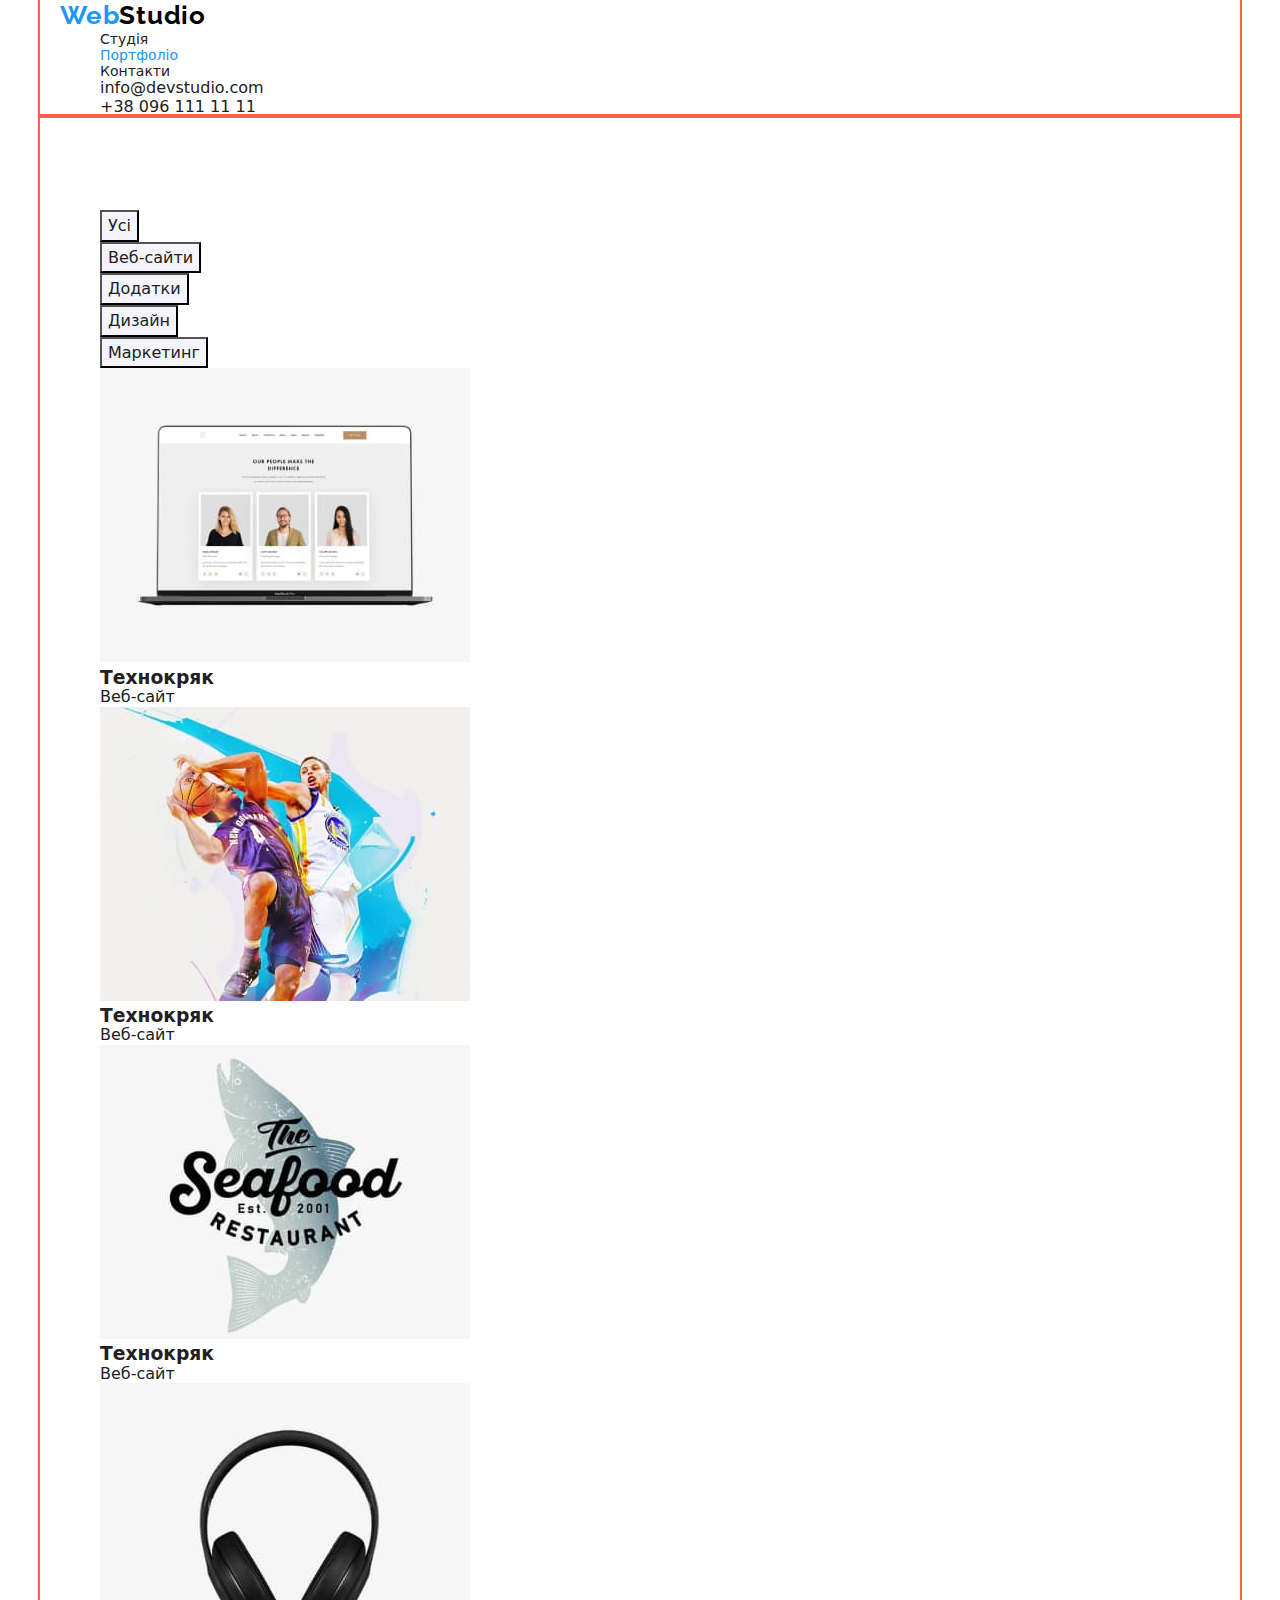
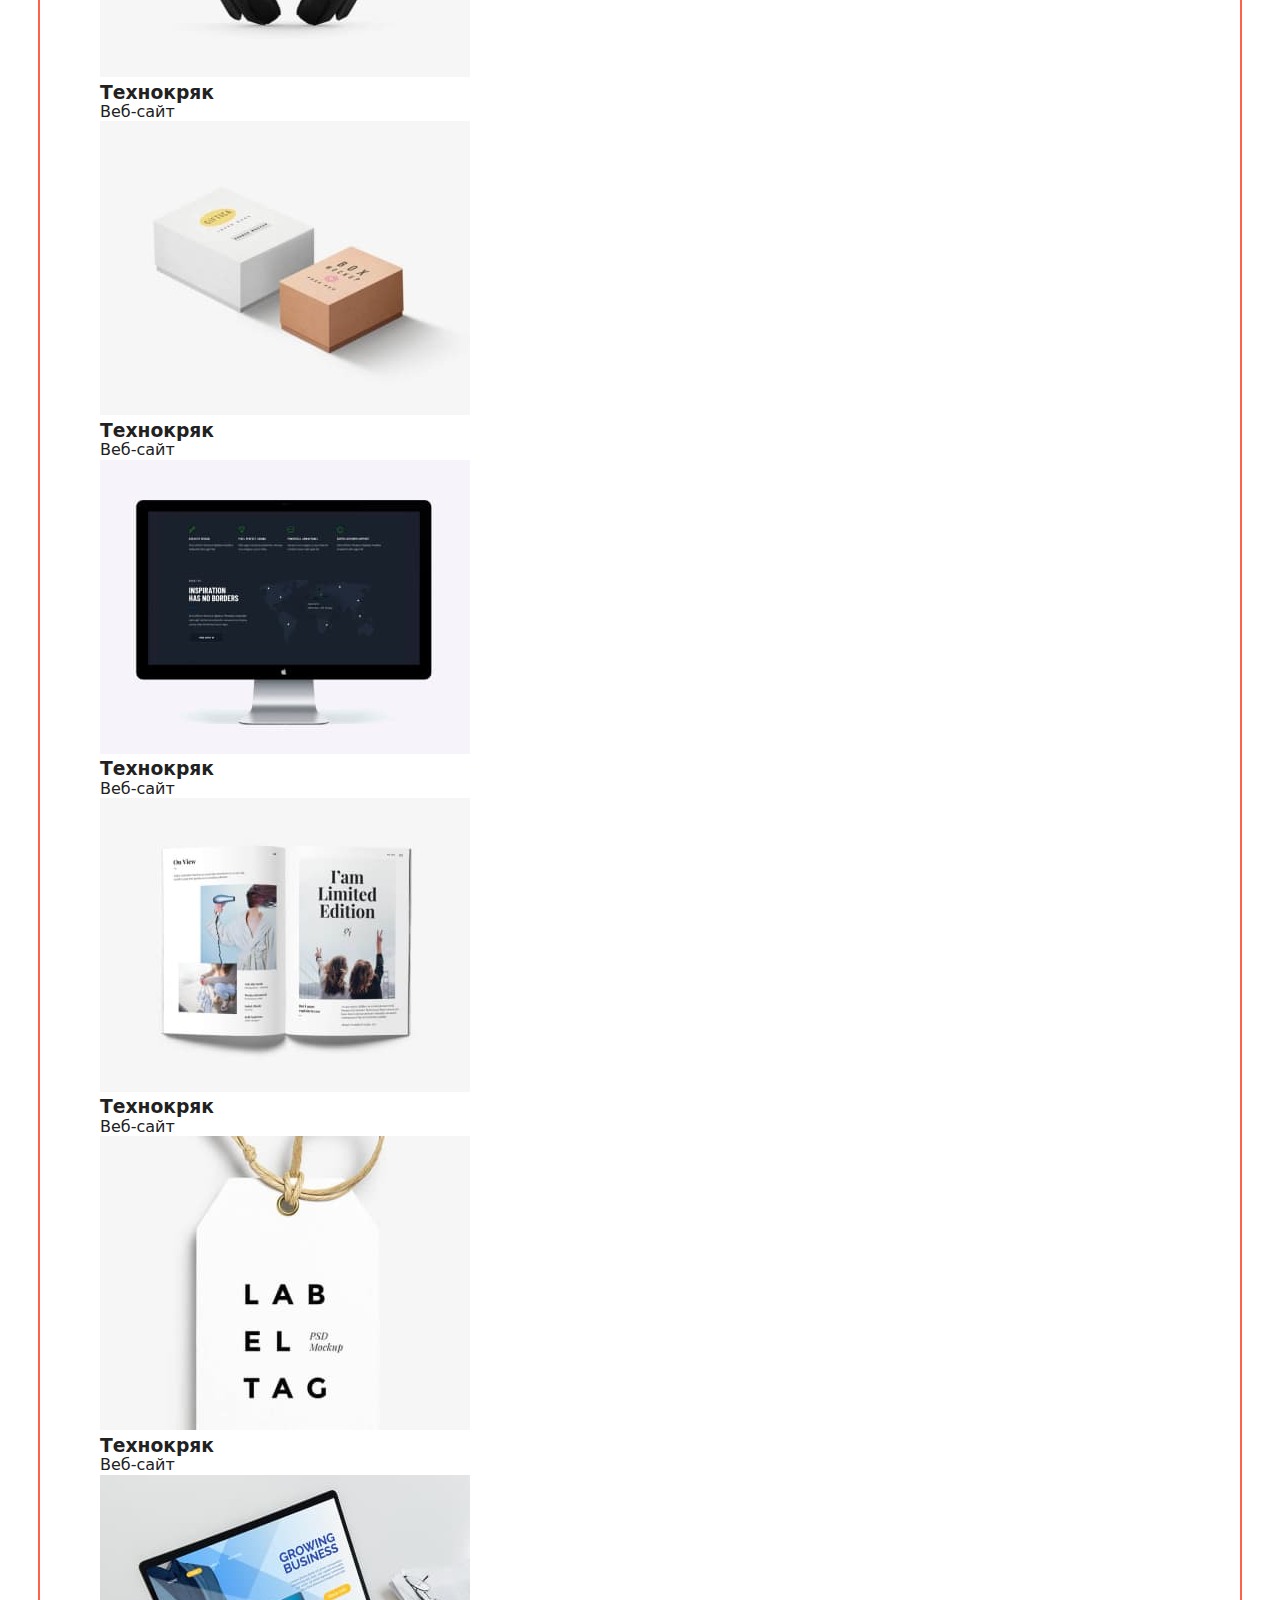
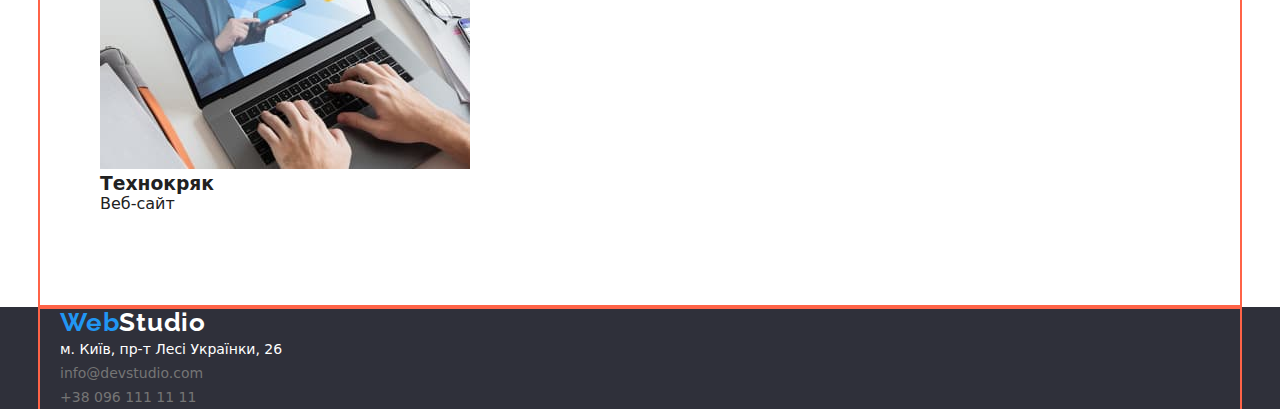
==== portfolio.html @ 51e7ba98 "containes-footer-padding" ====
<!DOCTYPE html>
<html lang="en">
  <head>
    <meta charset="UTF-8" />
    <meta http-equiv="X-UA-Compatible" content="IE=edge" />
    <meta name="viewport" content="width=device-width, initial-scale=1.0" />
    <title>Document</title>
    <link rel="stylesheet" href="./css/styles.css" />
    <link rel="preconnect" href="https://fonts.googleapis.com" />
    <link rel="preconnect" href="https://fonts.gstatic.com" crossorigin />
    <link
      rel="stylesheet"
      href="https://cdnjs.cloudflare.com/ajax/libs/modern-normalize/1.1.0/modern-normalize.min.css"
    />
    <link
      href="https://fonts.googleapis.com/css2?family=Raleway:wght@700&family=Roboto:wght@400;500;700;900&display=swap"
      rel="stylesheet"
    />
  </head>
  <body>
    <header>
      <div class="container">
        <nav>
          <!-- Logo WebStudio -->
          <a class="logo" href="./index.html"><span class="web">Web</span>Studio</a>
          <ul class="site-nav list">
            <li><a href="./index.html" class="link">Студія</a></li>
            <li><a href="./portfolio.html" class="link current">Портфоліо</a></li>
            <li><a href="" class="link">Контакти</a></li>
          </ul>
        </nav>
        <ul class="site-contact list">
          <li><a href="mailto:info@devstudio.com" class="link">info@devstudio.com</a></li>
          <li><a href="tel:+380961111111" class="link">+38 096 111 11 11</a></li>
        </ul>

      </div>
    </header>
    <main>
      <div class="container">
        <h1 class="visually-hidden">Portfolio Section</h1>
      <section class="section">
        <ul class="btn-portfolio-list list">
          <li><button type="button" class="btn-portfolio">Усі</button></li>
          <li><button type="button" class="btn-portfolio">Веб-сайти</button></li>
          <li><button type="button" class="btn-portfolio">Додатки</button></li>
          <li><button type="button" class="btn-portfolio">Дизайн</button></li>
          <li><button type="button" class="btn-portfolio">Маркетинг</button></li>
        </ul>
        <ul class="projects list">
          <li>
            <img src="./images/portfolio/img.jpg" alt="portfolio-photo-1" width="370" />
            <h3>Технокряк</h3>
            <p>Веб-сайт</p>
          </li>
          <li>
            <img src="./images/portfolio/img-1.jpg" alt="portfolio-photo-1" width="370" />
            <h3>Технокряк</h3>
            <p>Веб-сайт</p>
          </li>
          <li>
            <img src="./images/portfolio/img-2.jpg" alt="portfolio-photo-1" width="370" />
            <h3>Технокряк</h3>
            <p>Веб-сайт</p>
          </li>
          <li>
            <img src="./images/portfolio/img-3.jpg" alt="portfolio-photo-1" width="370" />
            <h3>Технокряк</h3>
            <p>Веб-сайт</p>
          </li>
          <li>
            <img src="./images/portfolio/img-4.jpg" alt="portfolio-photo-1" width="370" />
            <h3>Технокряк</h3>
            <p>Веб-сайт</p>
          </li>
          <li>
            <img src="./images/portfolio/img-5.jpg" alt="portfolio-photo-1" width="370" />
            <h3>Технокряк</h3>
            <p>Веб-сайт</p>
          </li>
          <li>
            <img src="./images/portfolio/img-6.jpg" alt="portfolio-photo-1" width="370" />
            <h3>Технокряк</h3>
            <p>Веб-сайт</p>
          </li>
          <li>
            <img src="./images/portfolio/img-7.jpg" alt="portfolio-photo-1" width="370" />
            <h3>Технокряк</h3>
            <p>Веб-сайт</p>
          </li>
          <li>
            <img src="./images/portfolio/img-8.jpg" alt="portfolio-photo-1" width="370" />
            <h3>Технокряк</h3>
            <p>Веб-сайт</p>
          </li>
        </ul>
      </section>

      </div>
    </main>
  
      <footer class="footer">
        <div class="container">
          <a class="logo-footer" href="./index.html"><span class="web">Web</span>Studio</a>
        <address>
          <ul class="footer-contact-list list">
            <li>
              <a
                href="https://goo.gl/maps/wnvqUWQiThSLJ8tp9"
                class="footer-contact-map"
                target="_blank"
                rel="noreferrer noopener nofollow"
                >м. Київ, пр-т Лесі Українки, 26</a
              >
            </li>
            <li>
              <a href="mailto:info@devstudio.com" class="footer-contact-mailtel"
                >info@devstudio.com</a
              >
            </li>
            <li><a href="tel:+380961111111" class="footer-contact-mailtel">+38 096 111 11 11</a></li>
          </ul>
        </address>
        </div>
        
      </footer>

    </div>
  </body>
</html>
---- css/styles.css ----
:root {
  --primary-text-color: #212121;
  --secondary-text-color: #757575;
  --primari-background-color: #ffffff;
  --accent-color: #2196f3;
}

body {
  color: var(--primary-text-color);
  background-color: var(--primari-background-color);
  font-family: 'Roboto', sans-serif;
}
h1,
h2,
h3,
p,
ul {
  margin-top: 0;
  margin-bottom: 0;
}

.site-nav .link.current {
  color: var(--accent-color);
}

.logo {
  font-family: 'Raleway';
  font-weight: 700;
  font-size: 26px;
  line-height: 1.2;
  color: #000000;
  letter-spacing: 0.03em;

  text-decoration: none;
}
.logo-footer {
  font-family: 'Raleway';
  font-weight: 700;
  font-size: 26px;
  line-height: 1.2;
  color: #ffffff;
  letter-spacing: 0.03em;
  text-decoration: none;

}
.list {
  list-style: none;
}

.web {
  color: var(--accent-color);

}
.section{
  padding-top: 94px;
  padding-bottom: 94px;
}
.container{
  width: 1200px;
  outline: 2px solid tomato;
  margin-left: auto;
  margin-right: auto;
  padding-left: 20px;
  padding-right: 20px;

}
.section.no-padding{
  padding-top: 0;  

}

.site-nav {
  font-weight: 500;
  font-size: 14px;
  line-height: 1.15;
  color: var(--primary-text-color);
}

.link {
  color: var(--primary-text-color);
  text-decoration: none;
}
.site-contact {
  text-decoration: none;
}
.site-nav .link:hover,
.site-nav .link:focus {
  color: var(--accent-color);
}
.site-contact .link:hover,
.site-contact .link:focus {
  color: var(--accent-color);
}
.section-hero {
  background-color: #2f303a;
}
.section-hero-title {
  font-style: normal;
  font-weight: 900;
  font-size: 44px;
  line-height: 1.36;
  text-align: center;
  letter-spacing: 0.06em;
  text-transform: uppercase;
  color: var(--primari-background-color);
}

.btn {
  font-family: 'Roboto';
  font-weight: 700;
  font-size: 16px;
  line-height: 1.9;
  align-items: center;
  text-align: center;
  letter-spacing: 0.06em;
  color: #ffffff;
  background-color: var(--accent-color);
  cursor: pointer;
}

.btn-portfolio {
  font-weight: 500;
  font-size: 16px;
  line-height: 1.6;
  color: #212121;
  background-color: #f5f4fa;
  cursor: pointer;
}

.btn-portfolio:hover,
.btn-portfolio:focus {
  color: #ffffff;
  background-color: var(--accent-color);
}
.visually-hidden {
  position: absolute;
  clip: rect(0 0 0 0);
  width: 1px;
  height: 1px;
  margin: -1px;
}

.quality {
  font-style: normal;
  font-weight: 700;
  font-size: 14px;
  line-height: 1.14;
  text-transform: uppercase;
  color: var(--primary-text-color);
}
.quality-discription {
  font-size: 14px;
  line-height: 1.7;
  color: var(--secondary-text-color);
}
.work-heading,
.team-heading {
  font-weight: 700;
  font-size: 36px;
  line-height: 1.17;
  color: var(--primary-text-color);
}
/* секція команда */
.section-team{
  background-color:#F5F4FA;
}

.face {
  font-size: 16px;
  line-height: 1.2;
  color: var(--primary-text-color);
}
.face-position {
  font-size: 16px;
  line-height: 1.2;
  color: var(--secondary-text-color);
}

.footer {
  background-color: #2f303a;
  
}
/* зкидання left padding для ul у футері */
.footer-contact-list.list{
padding-left: 0px;
}

.footer-contact-map {
  /* перекриває adress */
  font-style: normal;
  font-size: 14px;
  line-height: 1.7;
  text-decoration: none;
  color: #ffffff;
}
.footer-contact-mailtel {
  font-style: normal;
  font-size: 14px;
  line-height: 1.7;
  text-decoration: none;
  color: var(--secondary-text-color);
}
.footer-contact-map:hover,
.footer-contact-mailtel:hover,
.footer-contact-map:focus,
.footer-contact-mailtel:focus {
  color: var(--accent-color);
}
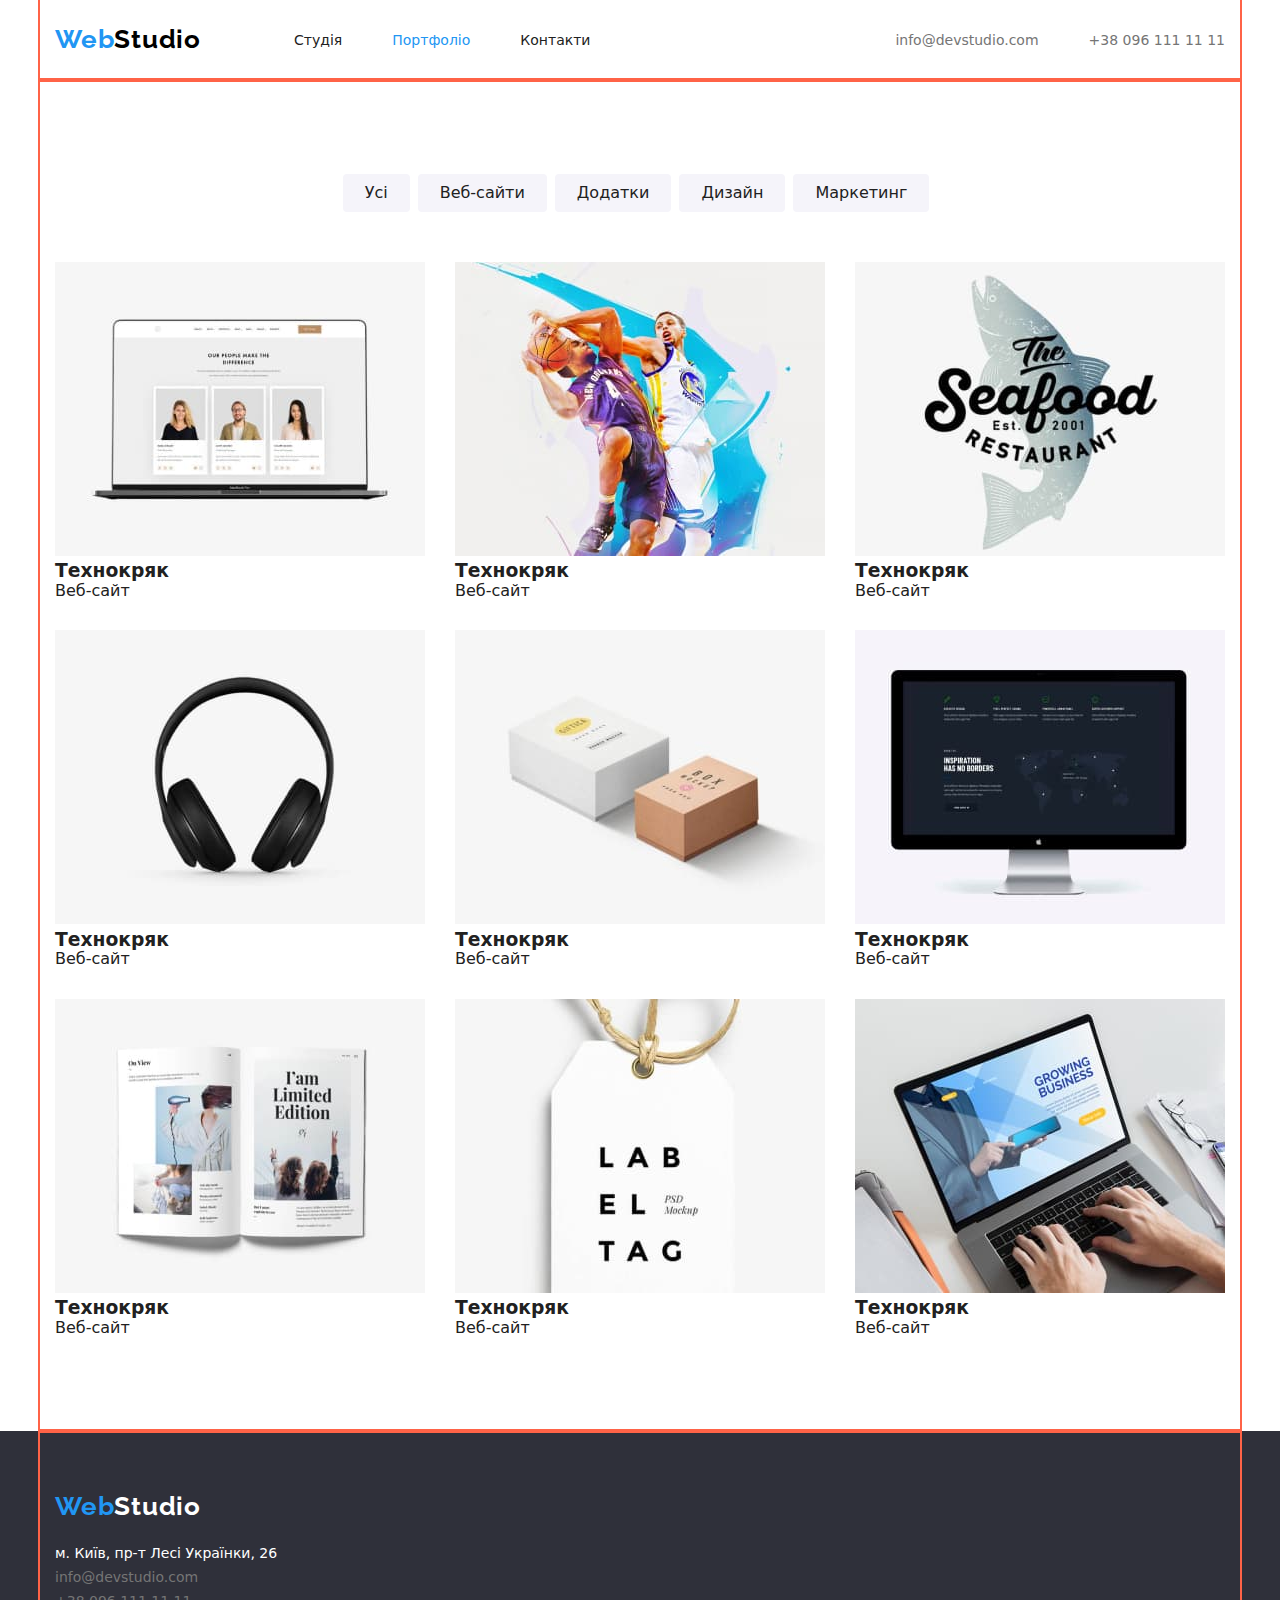
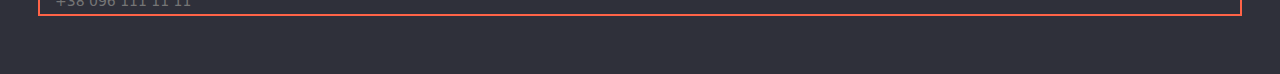
==== commit 2e7f568b: "portfolio-df" ====
--- a/portfolio.html
+++ b/portfolio.html
@@ -2,7 +2,7 @@
 <html lang="en">
   <head>
     <meta charset="UTF-8" />
-    <meta http-equiv="X-UA-Compatible" content="IE=edge" />
+    <meta http-equiv="X-UA-Compati le" content="IE=edge" />
     <meta name="viewport" content="width=device-width, initial-scale=1.0" />
     <title>Document</title>
     <link rel="stylesheet" href="./css/styles.css" />
@@ -48,47 +48,47 @@
           <li><button type="button" class="btn-portfolio">Маркетинг</button></li>
         </ul>
         <ul class="projects list">
-          <li>
+          <li class="list" >
             <img src="./images/portfolio/img.jpg" alt="portfolio-photo-1" width="370" />
             <h3>Технокряк</h3>
             <p>Веб-сайт</p>
           </li>
-          <li>
+          <li class="list">
             <img src="./images/portfolio/img-1.jpg" alt="portfolio-photo-1" width="370" />
             <h3>Технокряк</h3>
             <p>Веб-сайт</p>
           </li>
-          <li>
+          <li class="list">
             <img src="./images/portfolio/img-2.jpg" alt="portfolio-photo-1" width="370" />
             <h3>Технокряк</h3>
             <p>Веб-сайт</p>
           </li>
-          <li>
+          <li class="list">
             <img src="./images/portfolio/img-3.jpg" alt="portfolio-photo-1" width="370" />
             <h3>Технокряк</h3>
             <p>Веб-сайт</p>
           </li>
-          <li>
+          <li class="list">
             <img src="./images/portfolio/img-4.jpg" alt="portfolio-photo-1" width="370" />
             <h3>Технокряк</h3>
             <p>Веб-сайт</p>
           </li>
-          <li>
+          <li class="list">
             <img src="./images/portfolio/img-5.jpg" alt="portfolio-photo-1" width="370" />
             <h3>Технокряк</h3>
             <p>Веб-сайт</p>
           </li>
-          <li>
+          <li class="list">
             <img src="./images/portfolio/img-6.jpg" alt="portfolio-photo-1" width="370" />
             <h3>Технокряк</h3>
             <p>Веб-сайт</p>
           </li>
-          <li>
+          <li class="list">
             <img src="./images/portfolio/img-7.jpg" alt="portfolio-photo-1" width="370" />
             <h3>Технокряк</h3>
             <p>Веб-сайт</p>
           </li>
-          <li>
+          <li class="list">
             <img src="./images/portfolio/img-8.jpg" alt="portfolio-photo-1" width="370" />
             <h3>Технокряк</h3>
             <p>Веб-сайт</p>
--- a/css/styles.css
+++ b/css/styles.css
@@ -17,6 +17,7 @@
 ul {
   margin-top: 0;
   margin-bottom: 0;
+  padding-inline-start: 0;
 }
 
 .site-nav .link.current {
@@ -32,6 +33,9 @@
   letter-spacing: 0.03em;
 
   text-decoration: none;
+  padding-top: 24px;
+  
+
 }
 .logo-footer {
   font-family: 'Raleway';
@@ -41,7 +45,9 @@
   color: #ffffff;
   letter-spacing: 0.03em;
   text-decoration: none;
-
+  display: inline-block;
+  padding-top: 60px;
+  padding-bottom: 20px;onta
 }
 .list {
   list-style: none;
@@ -49,24 +55,22 @@
 
 .web {
   color: var(--accent-color);
-
-}
-.section{
+  
+}
+.section {
   padding-top: 94px;
   padding-bottom: 94px;
 }
-.container{
+.container {
   width: 1200px;
   outline: 2px solid tomato;
   margin-left: auto;
   margin-right: auto;
-  padding-left: 20px;
-  padding-right: 20px;
-
-}
-.section.no-padding{
-  padding-top: 0;  
-
+  padding-left: 15px;
+  padding-right: 15px;
+}
+.section.no-padding {
+  padding-top: 0;
 }
 
 .site-nav {
@@ -74,14 +78,51 @@
   font-size: 14px;
   line-height: 1.15;
   color: var(--primary-text-color);
-}
+  display: flex;
+  padding-top: 32px;
+  padding-bottom: 32px;
+  margin-left: 93px;
+
+}
+
+
+
+.site-nav .link{
+  margin-right: 50px;
+}
+
 
 .link {
   color: var(--primary-text-color);
   text-decoration: none;
 }
+
+header .container{
+  display:flex;
+  align-items: center;
+  
+
+}
+header nav{
+  display:flex;
+}
+
 .site-contact {
-  text-decoration: none;
+  font-weight: 500;
+  font-size: 14px;
+  line-height: 1.15;
+  
+  text-decoration: none;
+  display: flex;
+  padding-top: 32px;
+  padding-bottom: 32px;
+  margin-left: auto;
+
+}
+.site-contact .link{
+  margin-left: 50px;
+  color: var(--secondary-text-color);
+
 }
 .site-nav .link:hover,
 .site-nav .link:focus {
@@ -93,16 +134,17 @@
 }
 .section-hero {
   background-color: #2f303a;
+  padding-bottom: 200px;
 }
 .section-hero-title {
-  font-style: normal;
-  font-weight: 900;
   font-size: 44px;
   line-height: 1.36;
   text-align: center;
   letter-spacing: 0.06em;
   text-transform: uppercase;
   color: var(--primari-background-color);
+  padding-top: 106px;
+  padding-bottom: 30px;
 }
 
 .btn {
@@ -110,12 +152,25 @@
   font-weight: 700;
   font-size: 16px;
   line-height: 1.9;
+  width: 216px;
+  height: 50px;
+  box-shadow: 0px 4px 4px rgba(0, 0, 0, 0.15);
   align-items: center;
   text-align: center;
   letter-spacing: 0.06em;
   color: #ffffff;
   background-color: var(--accent-color);
   cursor: pointer;
+  border-radius: 4px;
+  margin: 0 auto;
+  display: block;
+}
+.btn-portfolio-list {
+  display: flex;
+  margin-bottom: 50px;
+
+
+justify-content: center;
 }
 
 .btn-portfolio {
@@ -123,9 +178,31 @@
   font-size: 16px;
   line-height: 1.6;
   color: #212121;
+  height: 25px;
   background-color: #f5f4fa;
   cursor: pointer;
-}
+  border-radius: 4px;
+  border: 0;
+}
+.btn-portfolio-list .btn-portfolio{
+  margin-right: 8px;
+  height:38px;
+  padding-right: 22px;
+  padding-left: 22px;
+}
+
+/* портфоліо */
+  .projects{
+    display: flex;
+    flex-wrap: wrap;
+    margin: -15px;
+  }
+.projects .list{
+  margin: 15px;
+}
+
+
+
 
 .btn-portfolio:hover,
 .btn-portfolio:focus {
@@ -139,7 +216,7 @@
   height: 1px;
   margin: -1px;
 }
-
+  /* якості */
 .quality {
   font-style: normal;
   font-weight: 700;
@@ -147,42 +224,92 @@
   line-height: 1.14;
   text-transform: uppercase;
   color: var(--primary-text-color);
+  margin-bottom: 10px;
+
+}
+
+.qualitys .item{
+width: 270px;
+margin-right: 30px;
+}
+.qualitys .item:nth-child(4n){
+  margin-right: 0;
+}
+.qualitys{
+  display: flex;
+  justify-content: space-between;
 }
 .quality-discription {
   font-size: 14px;
   line-height: 1.7;
   color: var(--secondary-text-color);
 }
+  /* }чи ми займаємось */
+
+.work-list{
+  display: flex;
+ }
+.work-list .photo{
+  margin-right: 30px;
+}
+.work-list .photo:nth-child(3){
+  margin-right: 0;
+}
+  /* наша команда */
+  .team-list{
+display: flex;
+margin: auto;
+
+  }
+  .team-list .item{
+    margin-right: 30px;
+    box-shadow: 0px 1px 3px rgba(0, 0, 0, 0.12), 0px 1px 1px rgba(0, 0, 0, 0.14), 0px 2px 1px rgba(0, 0, 0, 0.2);
+  }
+  .team-list .item:nth-child(4n){
+    margin-right: 0;
+  }
+
+
+
 .work-heading,
 .team-heading {
   font-weight: 700;
   font-size: 36px;
   line-height: 1.17;
   color: var(--primary-text-color);
+  text-align: center;
+  margin-bottom: 50px;
 }
 /* секція команда */
-.section-team{
-  background-color:#F5F4FA;
+.section-team {
+  background-color: #f5f4fa;
 }
 
 .face {
   font-size: 16px;
   line-height: 1.2;
   color: var(--primary-text-color);
+  text-align: center;
+  padding-top:30px;
+  margin-bottom: 10px;
+ 
+
 }
 .face-position {
   font-size: 16px;
   line-height: 1.2;
   color: var(--secondary-text-color);
+  text-align: center;
+  margin-bottom: 30px;
 }
 
 .footer {
   background-color: #2f303a;
-  
+  padding-bottom: 60px;
 }
 /* зкидання left padding для ul у футері */
-.footer-contact-list.list{
-padding-left: 0px;
+.footer-contact-list.list {
+  padding-left: 0px;
 }
 
 .footer-contact-map {
@@ -192,6 +319,7 @@
   line-height: 1.7;
   text-decoration: none;
   color: #ffffff;
+  padding-bottom: 9px;
 }
 .footer-contact-mailtel {
   font-style: normal;
@@ -199,6 +327,10 @@
   line-height: 1.7;
   text-decoration: none;
   color: var(--secondary-text-color);
+  padding-bottom: 9px;
+}
+.footer-contact-mailtel.nopadding {
+  padding-bottom: 0px;
 }
 .footer-contact-map:hover,
 .footer-contact-mailtel:hover,
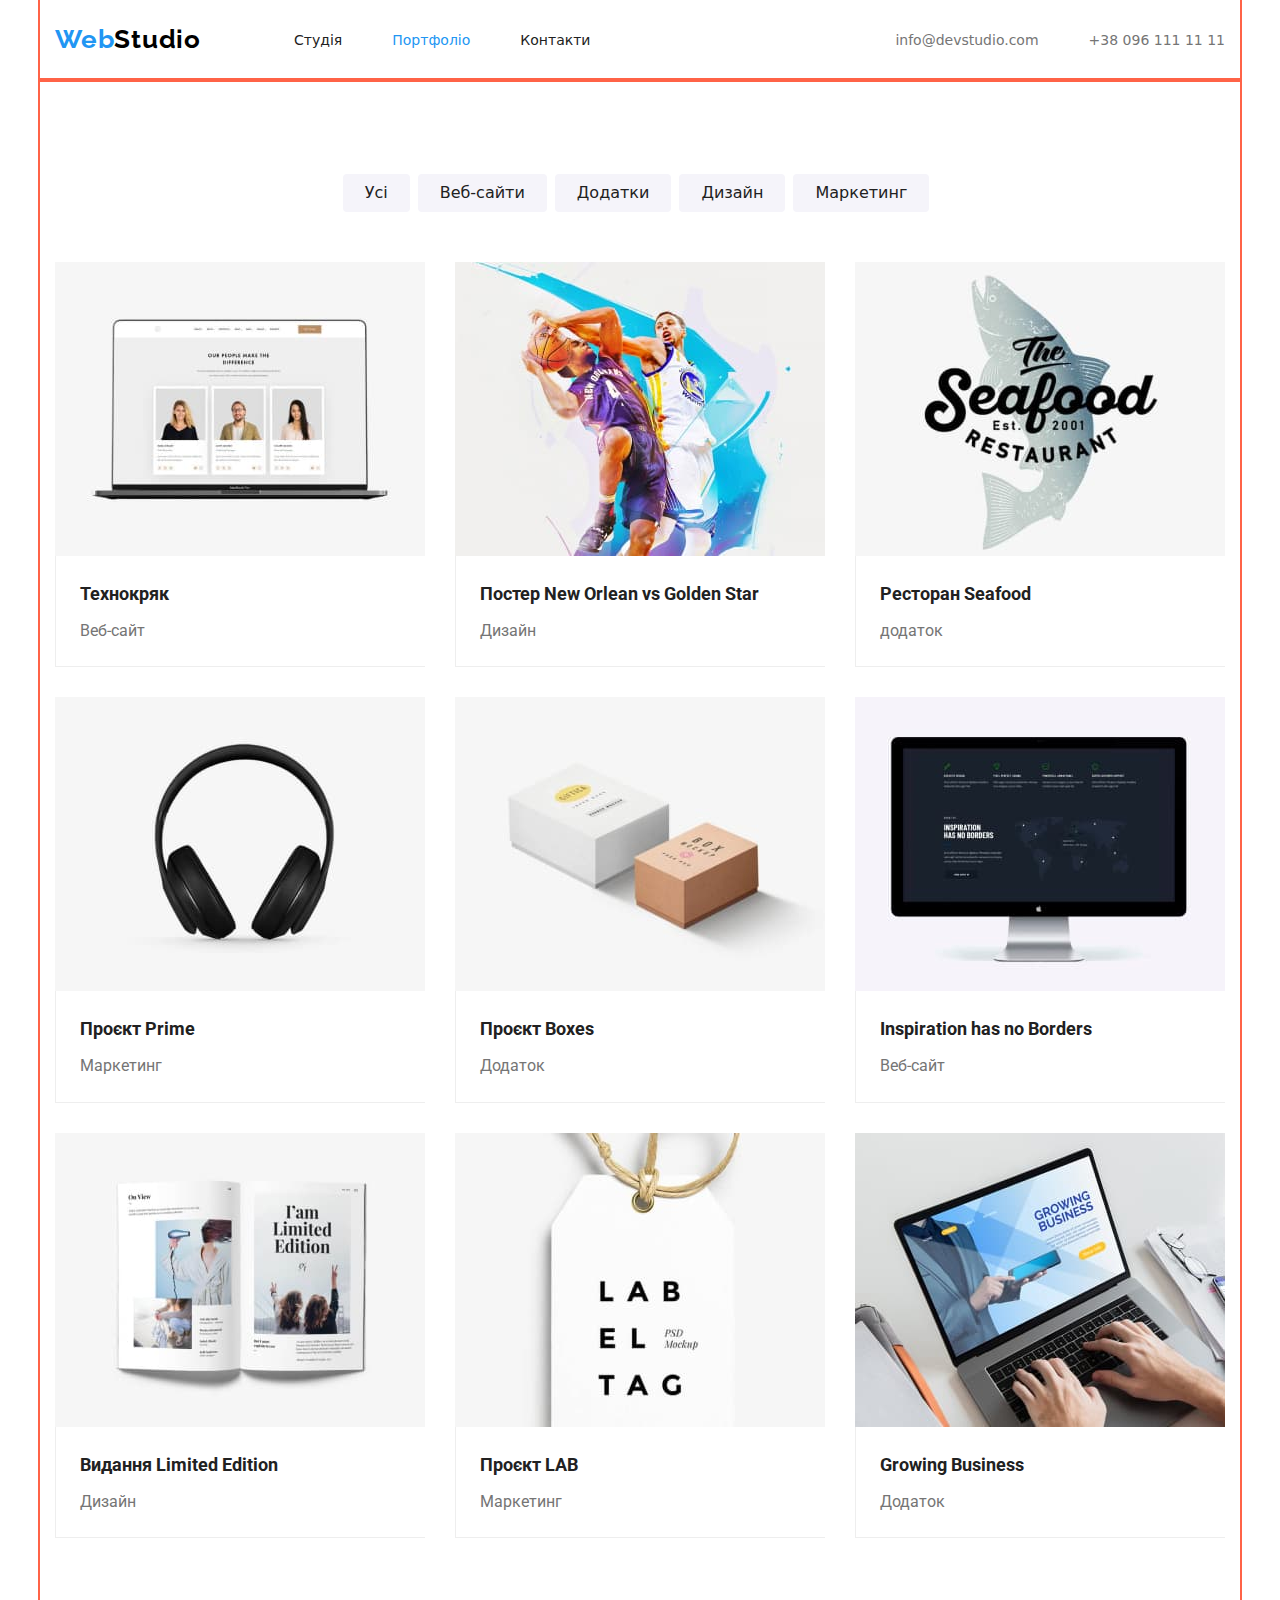
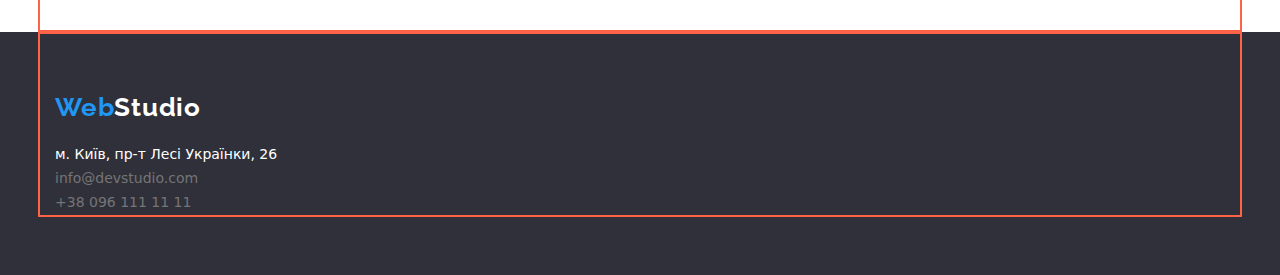
==== commit c525f810: "portfolio-ended" ====
--- a/portfolio.html
+++ b/portfolio.html
@@ -48,50 +48,68 @@
           <li><button type="button" class="btn-portfolio">Маркетинг</button></li>
         </ul>
         <ul class="projects list">
-          <li class="list" >
+          <li class="item" >
             <img src="./images/portfolio/img.jpg" alt="portfolio-photo-1" width="370" />
-            <h3>Технокряк</h3>
-            <p>Веб-сайт</p>
+            <div class="item-description">
+              <h3 class="item-name">Технокряк</h3>
+            <p class="item-typename">Веб-сайт</p>
+            </div>
           </li>
-          <li class="list">
+          <li class="item">
             <img src="./images/portfolio/img-1.jpg" alt="portfolio-photo-1" width="370" />
-            <h3>Технокряк</h3>
-            <p>Веб-сайт</p>
+            <div class="item-description">
+              <h3 class="item-name">Постер New Orlean vs Golden Star</h3>
+            <p class="item-typename">Дизайн</p>
+            </div>
           </li>
-          <li class="list">
+          <li class="item">
             <img src="./images/portfolio/img-2.jpg" alt="portfolio-photo-1" width="370" />
-            <h3>Технокряк</h3>
-            <p>Веб-сайт</p>
+            <div class="item-description">
+              <h3 class="item-name">Ресторан Seafood  </h3>
+            <p class="item-typename">додаток</p>
+            </div>
           </li>
-          <li class="list">
+          <li class="item">
             <img src="./images/portfolio/img-3.jpg" alt="portfolio-photo-1" width="370" />
-            <h3>Технокряк</h3>
-            <p>Веб-сайт</p>
+            <div class="item-description">
+              <h3 class="item-name">Проєкт Prime</h3>
+            <p class="item-typename">Маркетинг</p>
+            </div>
           </li>
-          <li class="list">
+          <li class="item">
             <img src="./images/portfolio/img-4.jpg" alt="portfolio-photo-1" width="370" />
-            <h3>Технокряк</h3>
-            <p>Веб-сайт</p>
+            <div class="item-description">
+              <h3 class="item-name">Проєкт Boxes</h3>
+            <p class="item-typename">Додаток</p>
+            </div>
           </li>
-          <li class="list">
+          <li class="item">
             <img src="./images/portfolio/img-5.jpg" alt="portfolio-photo-1" width="370" />
-            <h3>Технокряк</h3>
-            <p>Веб-сайт</p>
+            <div class="item-description">
+              <h3 class="item-name">Inspiration has no Borders</h3>
+            <p class="item-typename">Веб-сайт</p>
+            </div>
           </li>
-          <li class="list">
+          <li class="item">
             <img src="./images/portfolio/img-6.jpg" alt="portfolio-photo-1" width="370" />
-            <h3>Технокряк</h3>
-            <p>Веб-сайт</p>
+            <div class="item-description">
+              <h3 class="item-name">Видання Limited Edition</h3>
+            <p class="item-typename">Дизайн</p>
+            </div>
           </li>
-          <li class="list">
+          <li class="item">
             <img src="./images/portfolio/img-7.jpg" alt="portfolio-photo-1" width="370" />
-            <h3>Технокряк</h3>
-            <p>Веб-сайт</p>
+            <div class="item-description">
+              <h3 class="item-name">Проєкт LAB</h3>
+            <p class="item-typename">Маркетинг</p>
+            </div>
           </li>
-          <li class="list">
+          <li class="item">
             <img src="./images/portfolio/img-8.jpg" alt="portfolio-photo-1" width="370" />
-            <h3>Технокряк</h3>
-            <p>Веб-сайт</p>
+            <div class="item-description">
+              <h3 class="item-name">Growing Business</h3>
+            <p class="item-typename">Додаток</p>
+            </div>
           </li>
         </ul>
       </section>
--- a/css/styles.css
+++ b/css/styles.css
@@ -19,6 +19,11 @@
   margin-bottom: 0;
   padding-inline-start: 0;
 }
+
+img{
+display: block;
+min-width: 100%;
+  }
 
 .site-nav .link.current {
   color: var(--accent-color);
@@ -197,8 +202,38 @@
     flex-wrap: wrap;
     margin: -15px;
   }
-.projects .list{
+.projects .item{
   margin: 15px;
+
+  
+}
+.item-description{
+  
+  border-bottom: 1px solid #EEEEEE;
+  border-right: #EEEEEE;
+  border-left: 1px solid #EEEEEE;
+  padding-left: 24px;
+  padding-right: 24px;
+}
+.item-name{
+  font-family: 'Roboto';
+
+font-weight: 700;
+font-size: 18px;
+line-height: 2;
+
+  
+padding-top: 20px;
+  margin-bottom: 4px;
+}
+.item-typename{
+  margin-bottom: 20px;
+  color: var(--secondary-text-color);
+  font-family: 'Roboto';
+font-style: normal;
+font-weight: 400;
+font-size: 16px;
+line-height: 1.9
 }
 
 
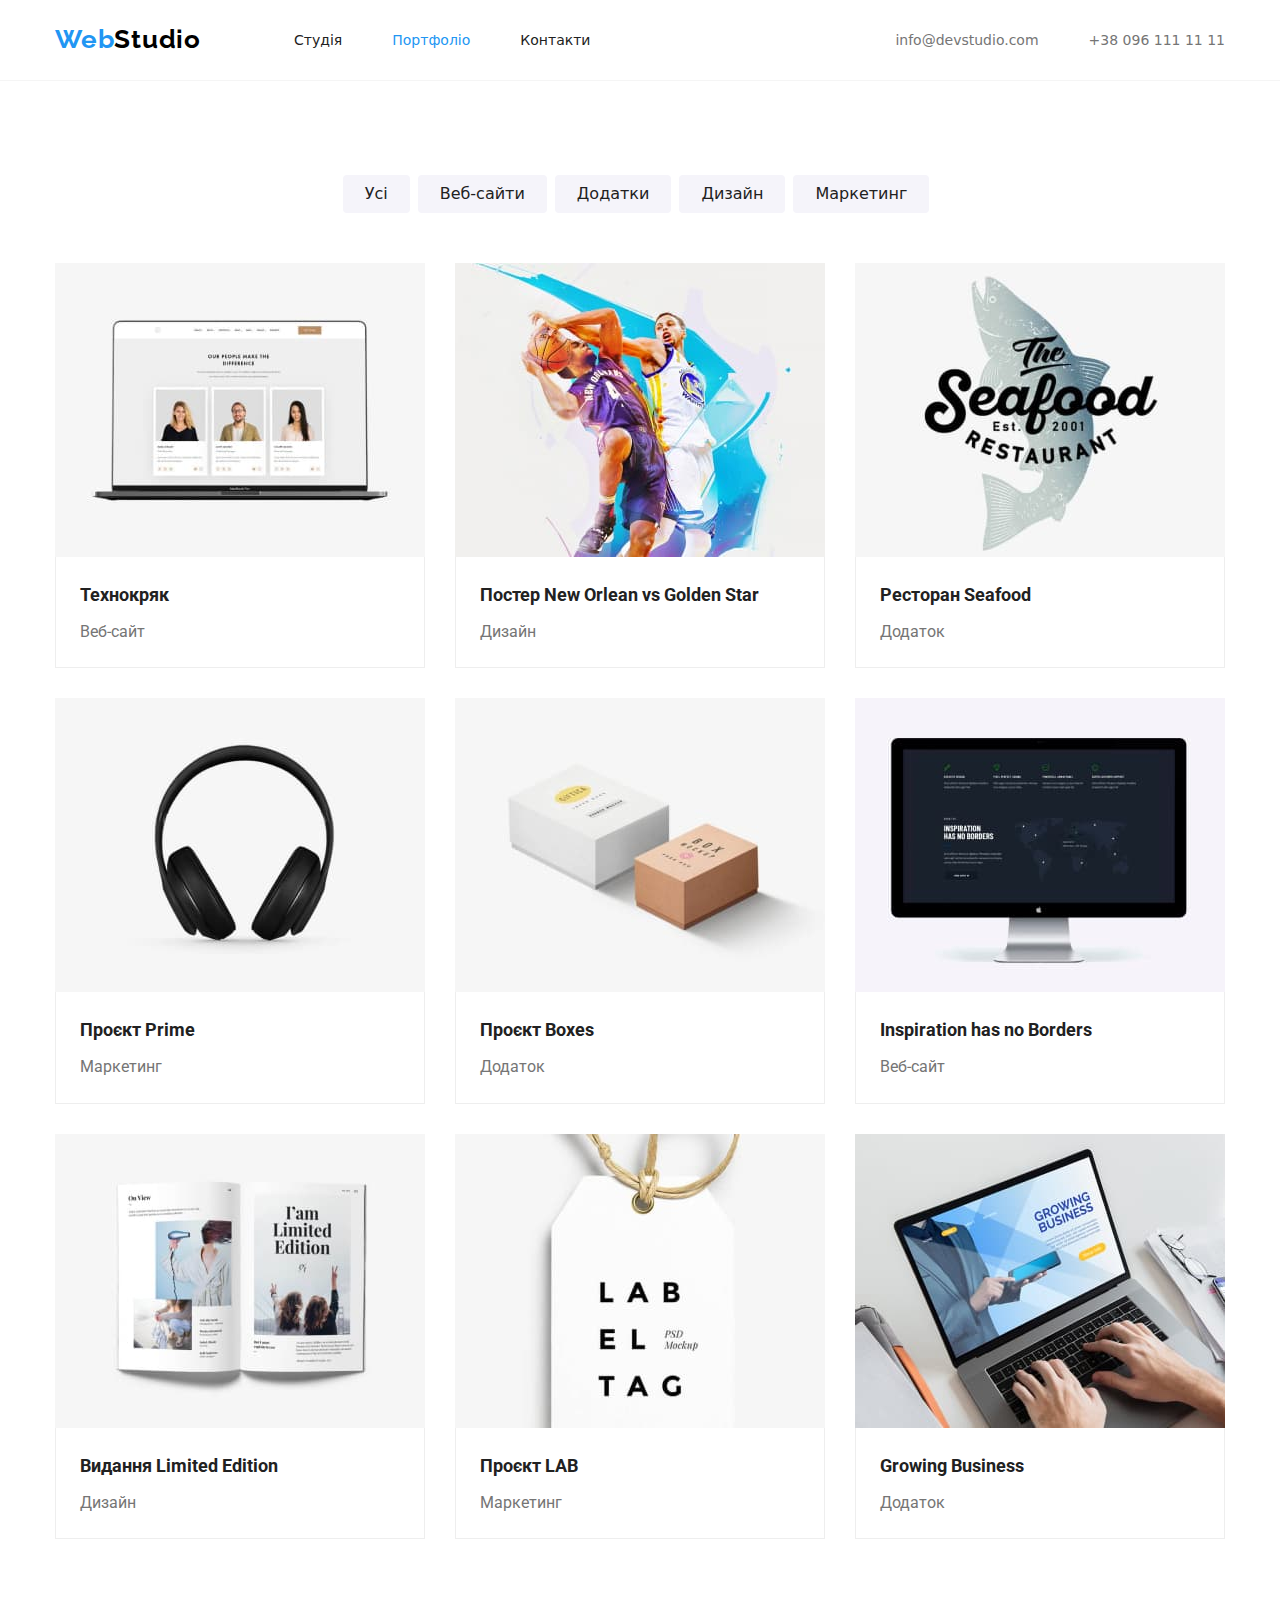
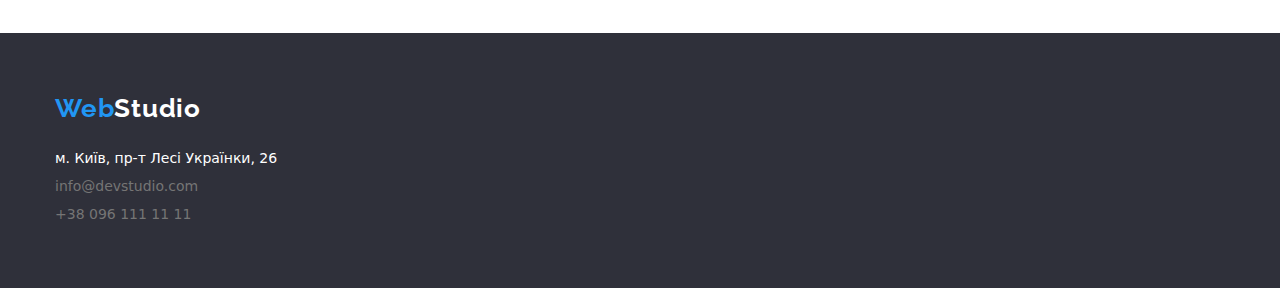
==== commit deeef654: "Update portfolio.html" ====
--- a/portfolio.html
+++ b/portfolio.html
@@ -66,7 +66,7 @@
             <img src="./images/portfolio/img-2.jpg" alt="portfolio-photo-1" width="370" />
             <div class="item-description">
               <h3 class="item-name">Ресторан Seafood  </h3>
-            <p class="item-typename">додаток</p>
+            <p class="item-typename">Додаток</p>
             </div>
           </li>
           <li class="item">
--- a/css/styles.css
+++ b/css/styles.css
@@ -3,6 +3,9 @@
   --secondary-text-color: #757575;
   --primari-background-color: #ffffff;
   --accent-color: #2196f3;
+}
+header{
+  border-bottom: 1px solid #F5F5F5;
 }
 
 body {
@@ -68,7 +71,7 @@
 }
 .container {
   width: 1200px;
-  outline: 2px solid tomato;
+  /* outline: 2px solid tomato; */
   margin-left: auto;
   margin-right: auto;
   padding-left: 15px;
@@ -210,7 +213,7 @@
 .item-description{
   
   border-bottom: 1px solid #EEEEEE;
-  border-right: #EEEEEE;
+  border-right: 1px solid #EEEEEE;
   border-left: 1px solid #EEEEEE;
   padding-left: 24px;
   padding-right: 24px;
@@ -348,10 +351,10 @@
 }
 
 .footer-contact-map {
-  /* перекриває adress */
   font-style: normal;
   font-size: 14px;
-  line-height: 1.7;
+  /* line-height: 1.7; */
+  line-height: 2;
   text-decoration: none;
   color: #ffffff;
   padding-bottom: 9px;
@@ -359,7 +362,8 @@
 .footer-contact-mailtel {
   font-style: normal;
   font-size: 14px;
-  line-height: 1.7;
+  /* line-height: 1.7; */
+  line-height: 2;
   text-decoration: none;
   color: var(--secondary-text-color);
   padding-bottom: 9px;
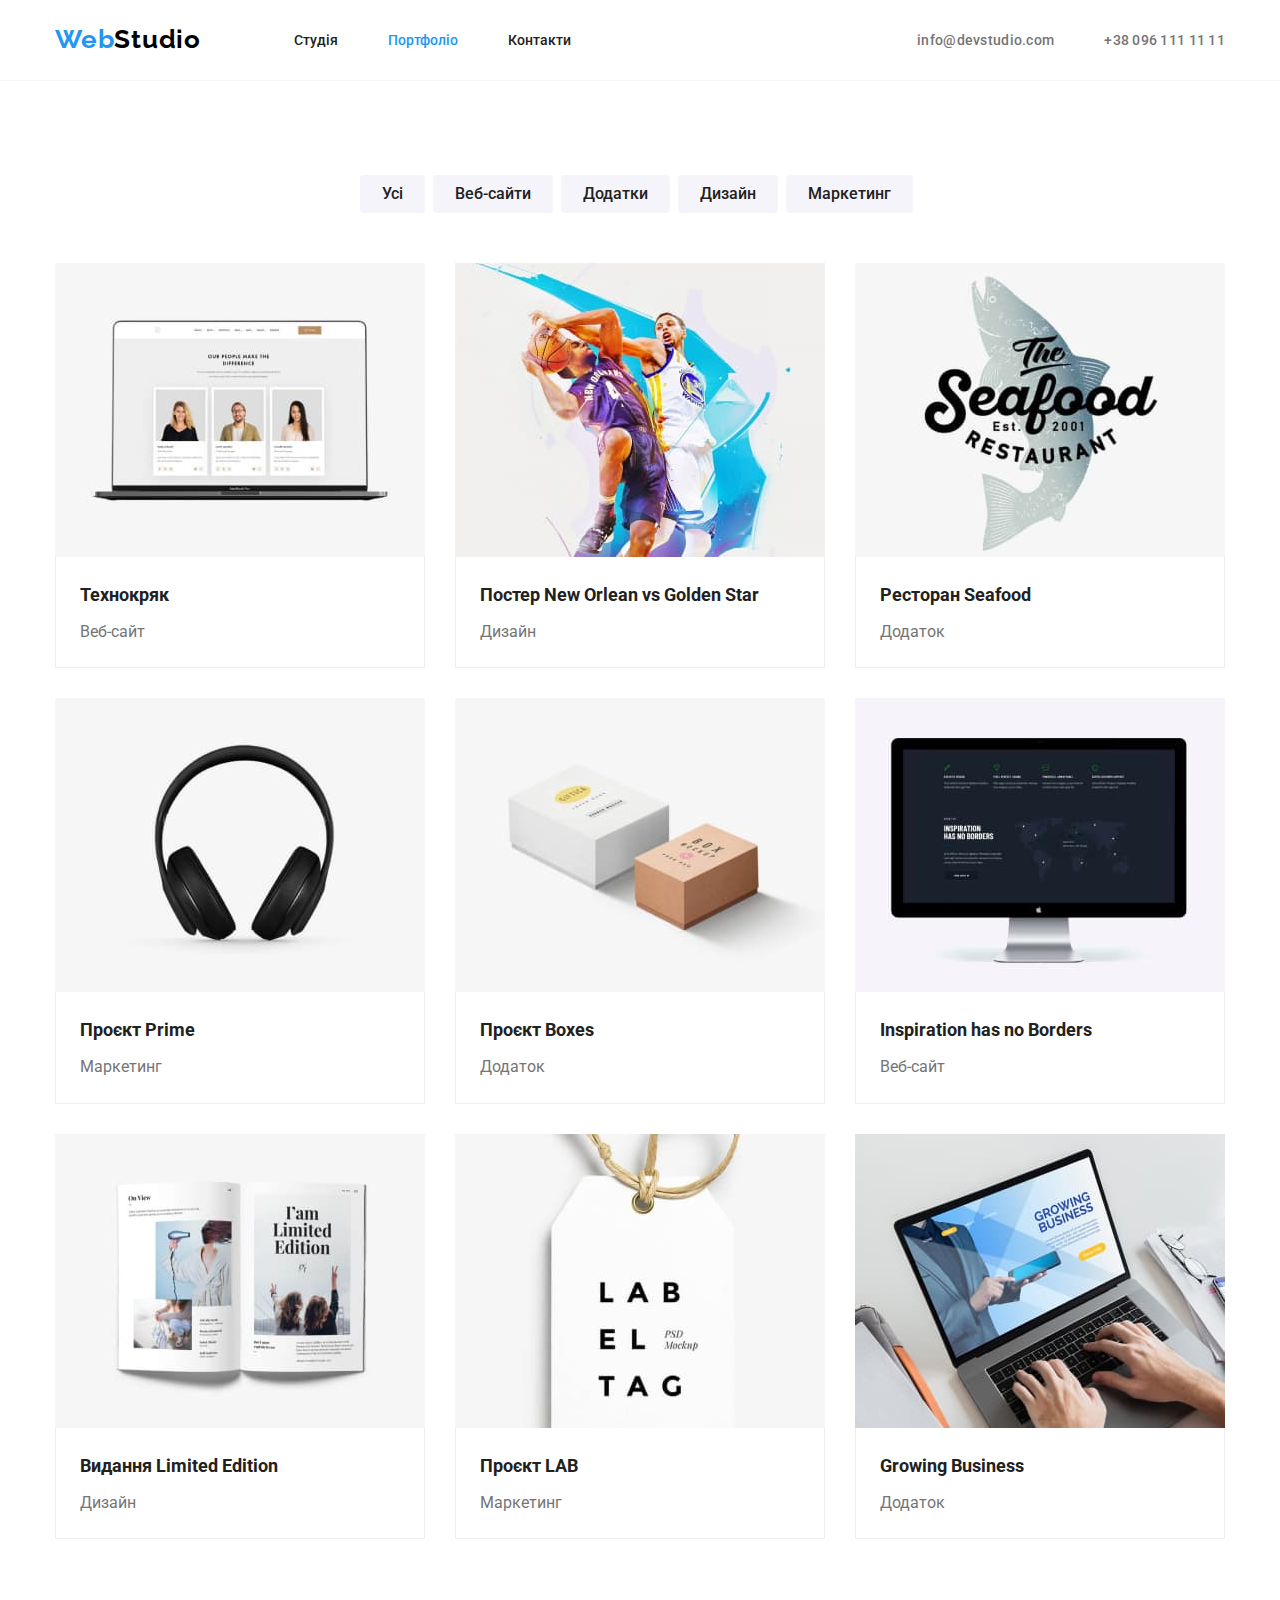
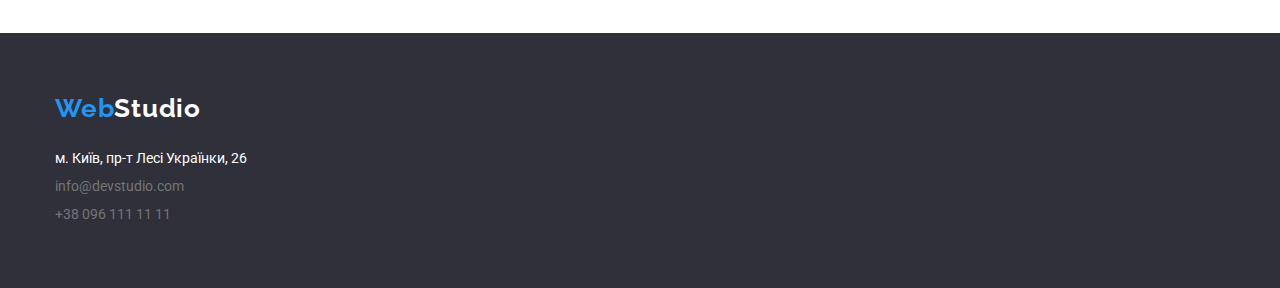
==== commit 4e8e49a9: "style-fixed" ====
--- a/portfolio.html
+++ b/portfolio.html
@@ -1,44 +1,47 @@
 <!DOCTYPE html>
 <html lang="en">
-  <head>
+
+<head>
     <meta charset="UTF-8" />
-    <meta http-equiv="X-UA-Compati le" content="IE=edge" />
+    <meta http-equiv="X-UA-Compatible" content="IE=edge" />
     <meta name="viewport" content="width=device-width, initial-scale=1.0" />
     <title>Document</title>
-    <link rel="stylesheet" href="./css/styles.css" />
-    <link rel="preconnect" href="https://fonts.googleapis.com" />
-    <link rel="preconnect" href="https://fonts.gstatic.com" crossorigin />
+    <link
+      href="https://fonts.googleapis.com/css2?family=Raleway:wght@700&family=Roboto:wght@400;500;700;900&display=swap"
+      rel="stylesheet"
+    />
     <link
       rel="stylesheet"
       href="https://cdnjs.cloudflare.com/ajax/libs/modern-normalize/1.1.0/modern-normalize.min.css"
     />
-    <link
-      href="https://fonts.googleapis.com/css2?family=Raleway:wght@700&family=Roboto:wght@400;500;700;900&display=swap"
-      rel="stylesheet"
-    />
+    <link rel="stylesheet" href="./css/styles.css" />
+    <link rel="preconnect" href="https://fonts.googleapis.com" />
+    <link rel="preconnect" href="https://fonts.gstatic.com" crossorigin />
+    
   </head>
-  <body>
-    <header>
-      <div class="container">
-        <nav>
-          <!-- Logo WebStudio -->
-          <a class="logo" href="./index.html"><span class="web">Web</span>Studio</a>
-          <ul class="site-nav list">
-            <li><a href="./index.html" class="link">Студія</a></li>
-            <li><a href="./portfolio.html" class="link current">Портфоліо</a></li>
-            <li><a href="" class="link">Контакти</a></li>
-          </ul>
-        </nav>
-        <ul class="site-contact list">
-          <li><a href="mailto:info@devstudio.com" class="link">info@devstudio.com</a></li>
-          <li><a href="tel:+380961111111" class="link">+38 096 111 11 11</a></li>
+
+<body>
+  <header>
+    <div class="container">
+      <nav>
+        <!-- Logo WebStudio -->
+        <a class="logo" href="./index.html"><span class="web">Web</span>Studio</a>
+        <ul class="site-nav list">
+          <li><a href="./index.html" class="link">Студія</a></li>
+          <li><a href="./portfolio.html" class="link current">Портфоліо</a></li>
+          <li><a href="" class="link">Контакти</a></li>
         </ul>
+      </nav>
+      <ul class="site-contact list">
+        <li><a href="mailto:info@devstudio.com" class="link">info@devstudio.com</a></li>
+        <li><a href="tel:+380961111111" class="link">+38 096 111 11 11</a></li>
+      </ul>
 
-      </div>
-    </header>
-    <main>
-      <div class="container">
-        <h1 class="visually-hidden">Portfolio Section</h1>
+    </div>
+  </header>
+  <main>
+    <div class="container">
+      <h1 class="visually-hidden">Portfolio Section</h1>
       <section class="section">
         <ul class="btn-portfolio-list list">
           <li><button type="button" class="btn-portfolio">Усі</button></li>
@@ -48,101 +51,95 @@
           <li><button type="button" class="btn-portfolio">Маркетинг</button></li>
         </ul>
         <ul class="projects list">
-          <li class="item" >
+          <li class="item">
             <img src="./images/portfolio/img.jpg" alt="portfolio-photo-1" width="370" />
             <div class="item-description">
               <h3 class="item-name">Технокряк</h3>
-            <p class="item-typename">Веб-сайт</p>
+              <p class="item-typename">Веб-сайт</p>
             </div>
           </li>
           <li class="item">
             <img src="./images/portfolio/img-1.jpg" alt="portfolio-photo-1" width="370" />
             <div class="item-description">
               <h3 class="item-name">Постер New Orlean vs Golden Star</h3>
-            <p class="item-typename">Дизайн</p>
+              <p class="item-typename">Дизайн</p>
             </div>
           </li>
           <li class="item">
             <img src="./images/portfolio/img-2.jpg" alt="portfolio-photo-1" width="370" />
             <div class="item-description">
-              <h3 class="item-name">Ресторан Seafood  </h3>
-            <p class="item-typename">Додаток</p>
+              <h3 class="item-name">Ресторан Seafood </h3>
+              <p class="item-typename">Додаток</p>
             </div>
           </li>
           <li class="item">
             <img src="./images/portfolio/img-3.jpg" alt="portfolio-photo-1" width="370" />
             <div class="item-description">
               <h3 class="item-name">Проєкт Prime</h3>
-            <p class="item-typename">Маркетинг</p>
+              <p class="item-typename">Маркетинг</p>
             </div>
           </li>
           <li class="item">
             <img src="./images/portfolio/img-4.jpg" alt="portfolio-photo-1" width="370" />
             <div class="item-description">
               <h3 class="item-name">Проєкт Boxes</h3>
-            <p class="item-typename">Додаток</p>
+              <p class="item-typename">Додаток</p>
             </div>
           </li>
           <li class="item">
             <img src="./images/portfolio/img-5.jpg" alt="portfolio-photo-1" width="370" />
             <div class="item-description">
               <h3 class="item-name">Inspiration has no Borders</h3>
-            <p class="item-typename">Веб-сайт</p>
+              <p class="item-typename">Веб-сайт</p>
             </div>
           </li>
           <li class="item">
             <img src="./images/portfolio/img-6.jpg" alt="portfolio-photo-1" width="370" />
             <div class="item-description">
               <h3 class="item-name">Видання Limited Edition</h3>
-            <p class="item-typename">Дизайн</p>
+              <p class="item-typename">Дизайн</p>
             </div>
           </li>
           <li class="item">
             <img src="./images/portfolio/img-7.jpg" alt="portfolio-photo-1" width="370" />
             <div class="item-description">
               <h3 class="item-name">Проєкт LAB</h3>
-            <p class="item-typename">Маркетинг</p>
+              <p class="item-typename">Маркетинг</p>
             </div>
           </li>
           <li class="item">
             <img src="./images/portfolio/img-8.jpg" alt="portfolio-photo-1" width="370" />
             <div class="item-description">
               <h3 class="item-name">Growing Business</h3>
-            <p class="item-typename">Додаток</p>
+              <p class="item-typename">Додаток</p>
             </div>
           </li>
         </ul>
       </section>
 
-      </div>
-    </main>
-  
-      <footer class="footer">
-        <div class="container">
-          <a class="logo-footer" href="./index.html"><span class="web">Web</span>Studio</a>
-        <address>
-          <ul class="footer-contact-list list">
-            <li>
-              <a
-                href="https://goo.gl/maps/wnvqUWQiThSLJ8tp9"
-                class="footer-contact-map"
-                target="_blank"
-                rel="noreferrer noopener nofollow"
-                >м. Київ, пр-т Лесі Українки, 26</a
-              >
-            </li>
-            <li>
-              <a href="mailto:info@devstudio.com" class="footer-contact-mailtel"
-                >info@devstudio.com</a
-              >
-            </li>
-            <li><a href="tel:+380961111111" class="footer-contact-mailtel">+38 096 111 11 11</a></li>
-          </ul>
-        </address>
-        </div>
-        
-      </footer>
+    </div>
+  </main>
 
+  <footer class="footer">
+    <div class="container">
+      <a class="logo-footer" href="./index.html"><span class="web">Web</span>Studio</a>
+      <address>
+        <ul class="footer-contact-list list">
+          <li>
+            <a href="https://goo.gl/maps/wnvqUWQiThSLJ8tp9" class="footer-contact-map" target="_blank"
+              rel="noreferrer noopener nofollow">м. Київ, пр-т Лесі Українки, 26</a>
+          </li>
+          <li>
+            <a href="mailto:info@devstudio.com" class="footer-contact-mailtel">info@devstudio.com</a>
+          </li>
+          <li><a href="tel:+380961111111" class="footer-contact-mailtel">+38 096 111 11 11</a></li>
+        </ul>
+      </address>
     </div>
-  </body>
-</html>
+
+  </footer>
+
+  </div>
+</body>
+
+</html>--- a/css/styles.css
+++ b/css/styles.css
@@ -90,6 +90,7 @@
   padding-top: 32px;
   padding-bottom: 32px;
   margin-left: 93px;
+  
 
 }
 
@@ -130,6 +131,7 @@
 .site-contact .link{
   margin-left: 50px;
   color: var(--secondary-text-color);
+  letter-spacing: 0.02em;
 
 }
 .site-nav .link:hover,
@@ -153,15 +155,17 @@
   color: var(--primari-background-color);
   padding-top: 106px;
   padding-bottom: 30px;
+  letter-spacing: 0.06em;
 }
 
 .btn {
-  font-family: 'Roboto';
   font-weight: 700;
   font-size: 16px;
   line-height: 1.9;
   width: 216px;
   height: 50px;
+  letter-spacing: 0.06em;
+
   box-shadow: 0px 4px 4px rgba(0, 0, 0, 0.15);
   align-items: center;
   text-align: center;
@@ -219,8 +223,6 @@
   padding-right: 24px;
 }
 .item-name{
-  font-family: 'Roboto';
-
 font-weight: 700;
 font-size: 18px;
 line-height: 2;
@@ -230,9 +232,8 @@
   margin-bottom: 4px;
 }
 .item-typename{
-  margin-bottom: 20px;
-  color: var(--secondary-text-color);
-  font-family: 'Roboto';
+ margin-bottom: 20px;
+color: var(--secondary-text-color);
 font-style: normal;
 font-weight: 400;
 font-size: 16px;
@@ -260,6 +261,7 @@
   font-weight: 700;
   font-size: 14px;
   line-height: 1.14;
+  letter-spacing: 0.03em;
   text-transform: uppercase;
   color: var(--primary-text-color);
   margin-bottom: 10px;
@@ -278,8 +280,10 @@
   justify-content: space-between;
 }
 .quality-discription {
+  font-family: 'Roboto';  
   font-size: 14px;
   line-height: 1.7;
+  letter-spacing: 0.03em;
   color: var(--secondary-text-color);
 }
   /* }чи ми займаємось */
@@ -314,6 +318,7 @@
   font-weight: 700;
   font-size: 36px;
   line-height: 1.17;
+  letter-spacing: 0.03em;
   color: var(--primary-text-color);
   text-align: center;
   margin-bottom: 50px;
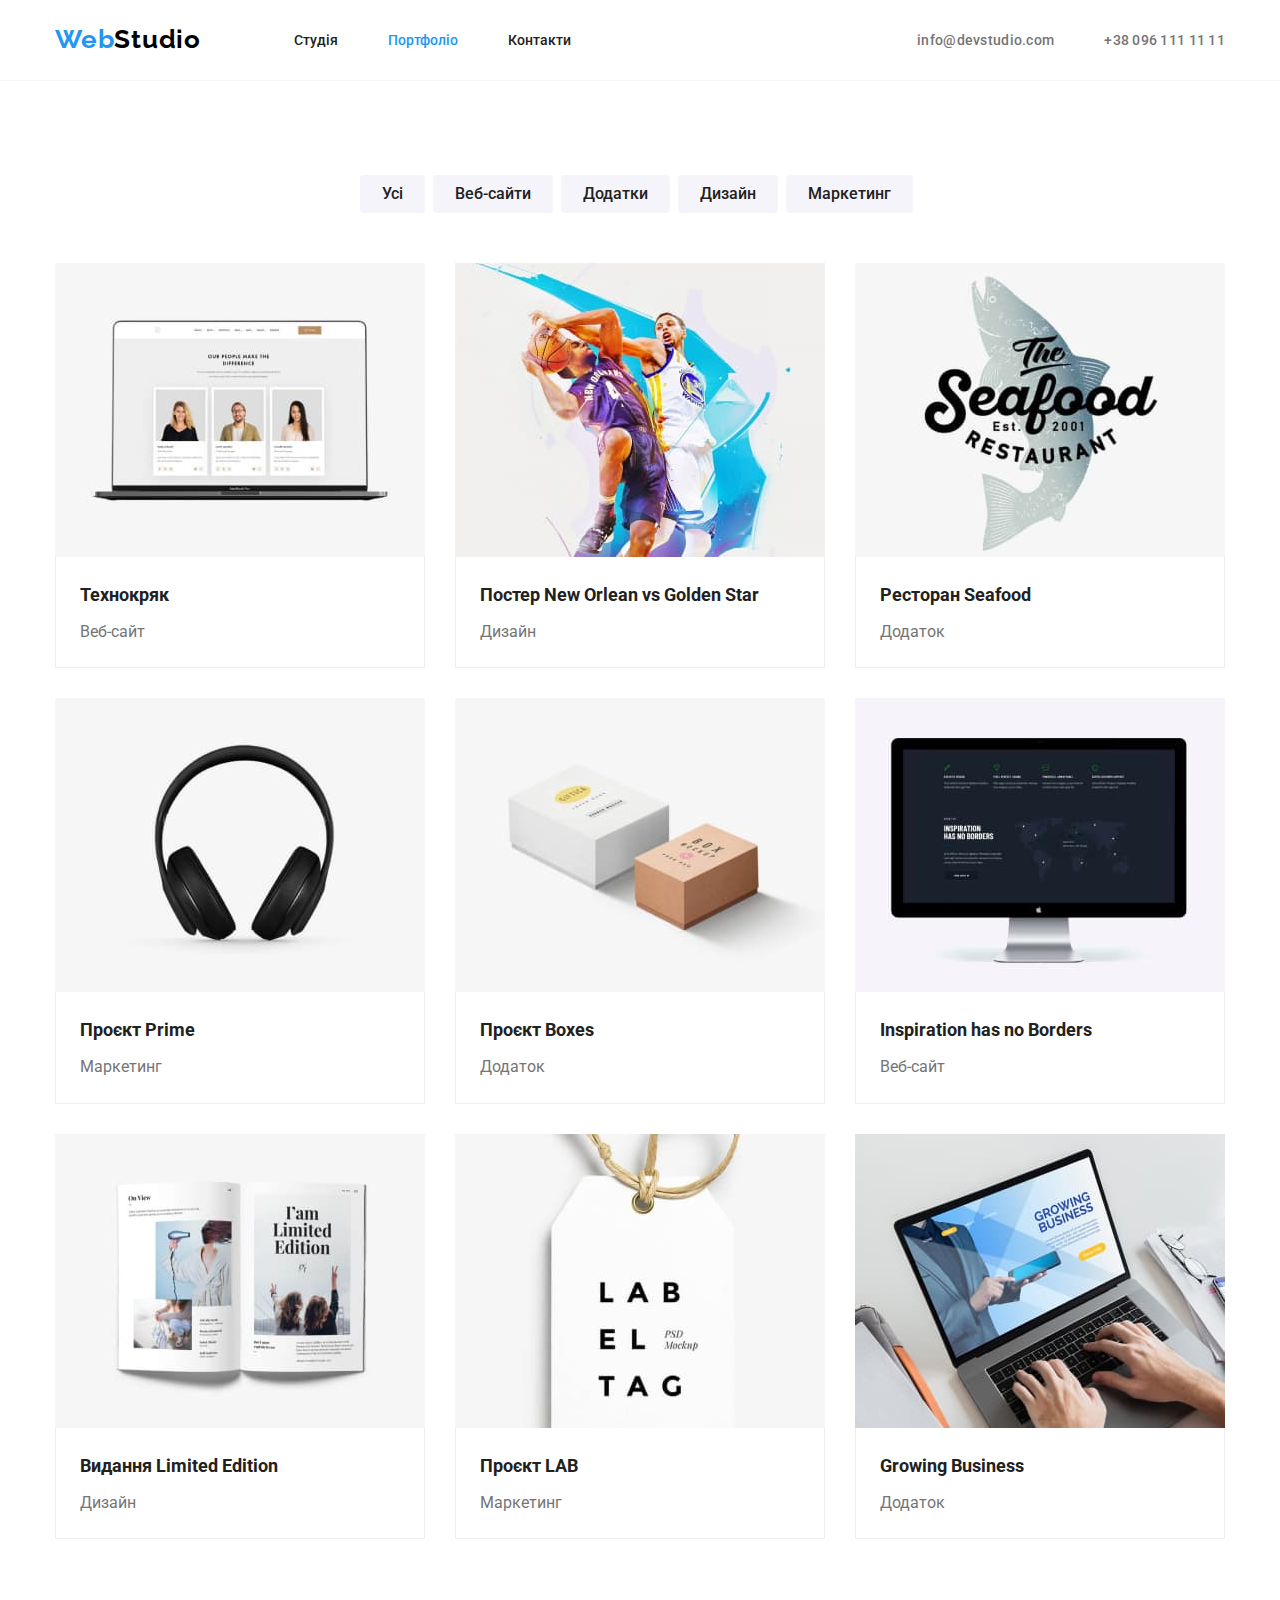
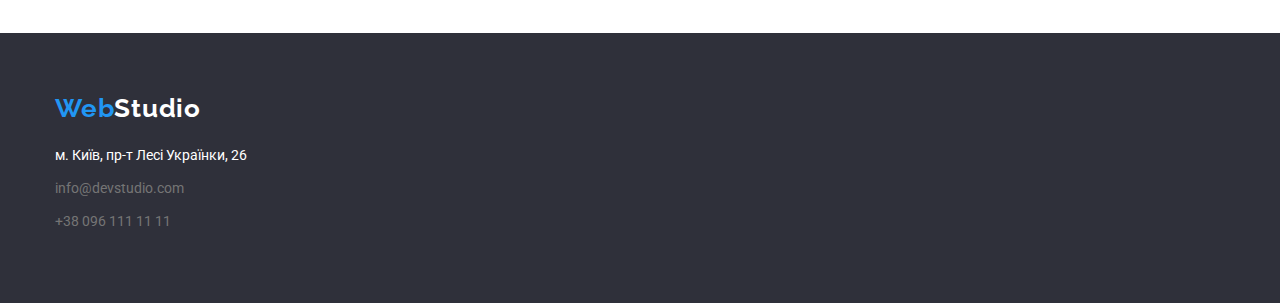
==== commit 6563751b: "div-remove" ====
--- a/portfolio.html
+++ b/portfolio.html
@@ -1,7 +1,6 @@
 <!DOCTYPE html>
 <html lang="en">
-
-<head>
+  <head>
     <meta charset="UTF-8" />
     <meta http-equiv="X-UA-Compatible" content="IE=edge" />
     <meta name="viewport" content="width=device-width, initial-scale=1.0" />
@@ -17,129 +16,131 @@
     <link rel="stylesheet" href="./css/styles.css" />
     <link rel="preconnect" href="https://fonts.googleapis.com" />
     <link rel="preconnect" href="https://fonts.gstatic.com" crossorigin />
-    
   </head>
 
-<body>
-  <header>
-    <div class="container">
-      <nav>
-        <!-- Logo WebStudio -->
-        <a class="logo" href="./index.html"><span class="web">Web</span>Studio</a>
-        <ul class="site-nav list">
-          <li><a href="./index.html" class="link">Студія</a></li>
-          <li><a href="./portfolio.html" class="link current">Портфоліо</a></li>
-          <li><a href="" class="link">Контакти</a></li>
+  <body>
+    <header>
+      <div class="container">
+        <nav>
+          <!-- Logo WebStudio -->
+          <a class="logo" href="./index.html"><span class="web">Web</span>Studio</a>
+          <ul class="site-nav list">
+            <li><a href="./index.html" class="link">Студія</a></li>
+            <li><a href="./portfolio.html" class="link current">Портфоліо</a></li>
+            <li><a href="" class="link">Контакти</a></li>
+          </ul>
+        </nav>
+        <ul class="site-contact list">
+          <li><a href="mailto:info@devstudio.com" class="link">info@devstudio.com</a></li>
+          <li><a href="tel:+380961111111" class="link">+38 096 111 11 11</a></li>
         </ul>
-      </nav>
-      <ul class="site-contact list">
-        <li><a href="mailto:info@devstudio.com" class="link">info@devstudio.com</a></li>
-        <li><a href="tel:+380961111111" class="link">+38 096 111 11 11</a></li>
-      </ul>
+      </div>
+    </header>
+    <main>
+      <div class="container">
+        <h1 class="visually-hidden">Portfolio Section</h1>
+        <section class="section">
+          <ul class="btn-portfolio-list list">
+            <li><button type="button" class="btn-portfolio">Усі</button></li>
+            <li><button type="button" class="btn-portfolio">Веб-сайти</button></li>
+            <li><button type="button" class="btn-portfolio">Додатки</button></li>
+            <li><button type="button" class="btn-portfolio">Дизайн</button></li>
+            <li><button type="button" class="btn-portfolio">Маркетинг</button></li>
+          </ul>
+          <ul class="projects list">
+            <li class="item">
+              <img src="./images/portfolio/img.jpg" alt="portfolio-photo-1" width="370" />
+              <div class="item-description">
+                <h3 class="item-name">Технокряк</h3>
+                <p class="item-typename">Веб-сайт</p>
+              </div>
+            </li>
+            <li class="item">
+              <img src="./images/portfolio/img-1.jpg" alt="portfolio-photo-1" width="370" />
+              <div class="item-description">
+                <h3 class="item-name">Постер New Orlean vs Golden Star</h3>
+                <p class="item-typename">Дизайн</p>
+              </div>
+            </li>
+            <li class="item">
+              <img src="./images/portfolio/img-2.jpg" alt="portfolio-photo-1" width="370" />
+              <div class="item-description">
+                <h3 class="item-name">Ресторан Seafood</h3>
+                <p class="item-typename">Додаток</p>
+              </div>
+            </li>
+            <li class="item">
+              <img src="./images/portfolio/img-3.jpg" alt="portfolio-photo-1" width="370" />
+              <div class="item-description">
+                <h3 class="item-name">Проєкт Prime</h3>
+                <p class="item-typename">Маркетинг</p>
+              </div>
+            </li>
+            <li class="item">
+              <img src="./images/portfolio/img-4.jpg" alt="portfolio-photo-1" width="370" />
+              <div class="item-description">
+                <h3 class="item-name">Проєкт Boxes</h3>
+                <p class="item-typename">Додаток</p>
+              </div>
+            </li>
+            <li class="item">
+              <img src="./images/portfolio/img-5.jpg" alt="portfolio-photo-1" width="370" />
+              <div class="item-description">
+                <h3 class="item-name">Inspiration has no Borders</h3>
+                <p class="item-typename">Веб-сайт</p>
+              </div>
+            </li>
+            <li class="item">
+              <img src="./images/portfolio/img-6.jpg" alt="portfolio-photo-1" width="370" />
+              <div class="item-description">
+                <h3 class="item-name">Видання Limited Edition</h3>
+                <p class="item-typename">Дизайн</p>
+              </div>
+            </li>
+            <li class="item">
+              <img src="./images/portfolio/img-7.jpg" alt="portfolio-photo-1" width="370" />
+              <div class="item-description">
+                <h3 class="item-name">Проєкт LAB</h3>
+                <p class="item-typename">Маркетинг</p>
+              </div>
+            </li>
+            <li class="item">
+              <img src="./images/portfolio/img-8.jpg" alt="portfolio-photo-1" width="370" />
+              <div class="item-description">
+                <h3 class="item-name">Growing Business</h3>
+                <p class="item-typename">Додаток</p>
+              </div>
+            </li>
+          </ul>
+        </section>
+      </div>
+    </main>
 
-    </div>
-  </header>
-  <main>
-    <div class="container">
-      <h1 class="visually-hidden">Portfolio Section</h1>
-      <section class="section">
-        <ul class="btn-portfolio-list list">
-          <li><button type="button" class="btn-portfolio">Усі</button></li>
-          <li><button type="button" class="btn-portfolio">Веб-сайти</button></li>
-          <li><button type="button" class="btn-portfolio">Додатки</button></li>
-          <li><button type="button" class="btn-portfolio">Дизайн</button></li>
-          <li><button type="button" class="btn-portfolio">Маркетинг</button></li>
-        </ul>
-        <ul class="projects list">
-          <li class="item">
-            <img src="./images/portfolio/img.jpg" alt="portfolio-photo-1" width="370" />
-            <div class="item-description">
-              <h3 class="item-name">Технокряк</h3>
-              <p class="item-typename">Веб-сайт</p>
-            </div>
-          </li>
-          <li class="item">
-            <img src="./images/portfolio/img-1.jpg" alt="portfolio-photo-1" width="370" />
-            <div class="item-description">
-              <h3 class="item-name">Постер New Orlean vs Golden Star</h3>
-              <p class="item-typename">Дизайн</p>
-            </div>
-          </li>
-          <li class="item">
-            <img src="./images/portfolio/img-2.jpg" alt="portfolio-photo-1" width="370" />
-            <div class="item-description">
-              <h3 class="item-name">Ресторан Seafood </h3>
-              <p class="item-typename">Додаток</p>
-            </div>
-          </li>
-          <li class="item">
-            <img src="./images/portfolio/img-3.jpg" alt="portfolio-photo-1" width="370" />
-            <div class="item-description">
-              <h3 class="item-name">Проєкт Prime</h3>
-              <p class="item-typename">Маркетинг</p>
-            </div>
-          </li>
-          <li class="item">
-            <img src="./images/portfolio/img-4.jpg" alt="portfolio-photo-1" width="370" />
-            <div class="item-description">
-              <h3 class="item-name">Проєкт Boxes</h3>
-              <p class="item-typename">Додаток</p>
-            </div>
-          </li>
-          <li class="item">
-            <img src="./images/portfolio/img-5.jpg" alt="portfolio-photo-1" width="370" />
-            <div class="item-description">
-              <h3 class="item-name">Inspiration has no Borders</h3>
-              <p class="item-typename">Веб-сайт</p>
-            </div>
-          </li>
-          <li class="item">
-            <img src="./images/portfolio/img-6.jpg" alt="portfolio-photo-1" width="370" />
-            <div class="item-description">
-              <h3 class="item-name">Видання Limited Edition</h3>
-              <p class="item-typename">Дизайн</p>
-            </div>
-          </li>
-          <li class="item">
-            <img src="./images/portfolio/img-7.jpg" alt="portfolio-photo-1" width="370" />
-            <div class="item-description">
-              <h3 class="item-name">Проєкт LAB</h3>
-              <p class="item-typename">Маркетинг</p>
-            </div>
-          </li>
-          <li class="item">
-            <img src="./images/portfolio/img-8.jpg" alt="portfolio-photo-1" width="370" />
-            <div class="item-description">
-              <h3 class="item-name">Growing Business</h3>
-              <p class="item-typename">Додаток</p>
-            </div>
-          </li>
-        </ul>
-      </section>
-
-    </div>
-  </main>
-
-  <footer class="footer">
-    <div class="container">
-      <a class="logo-footer" href="./index.html"><span class="web">Web</span>Studio</a>
-      <address>
-        <ul class="footer-contact-list list">
-          <li>
-            <a href="https://goo.gl/maps/wnvqUWQiThSLJ8tp9" class="footer-contact-map" target="_blank"
-              rel="noreferrer noopener nofollow">м. Київ, пр-т Лесі Українки, 26</a>
-          </li>
-          <li>
-            <a href="mailto:info@devstudio.com" class="footer-contact-mailtel">info@devstudio.com</a>
-          </li>
-          <li><a href="tel:+380961111111" class="footer-contact-mailtel">+38 096 111 11 11</a></li>
-        </ul>
-      </address>
-    </div>
-
-  </footer>
-
-  </div>
-</body>
-
-</html>+    <footer class="footer">
+      <div class="container">
+        <a class="logo-footer" href="./index.html"><span class="web">Web</span>Studio</a>
+        <address>
+          <ul class="footer-contact-list list">
+            <li>
+              <a
+                href="https://goo.gl/maps/wnvqUWQiThSLJ8tp9"
+                class="footer-contact-map"
+                target="_blank"
+                rel="noreferrer noopener nofollow"
+                >м. Київ, пр-т Лесі Українки, 26</a
+              >
+            </li>
+            <li>
+              <a href="mailto:info@devstudio.com" class="footer-contact-mailtel"
+                >info@devstudio.com</a
+              >
+            </li>
+            <li>
+              <a href="tel:+380961111111" class="footer-contact-mailtel">+38 096 111 11 11</a>
+            </li>
+          </ul>
+        </address>
+      </div>
+    </footer>
+  </body>
+</html>
--- a/css/styles.css
+++ b/css/styles.css
@@ -55,7 +55,7 @@
   text-decoration: none;
   display: inline-block;
   padding-top: 60px;
-  padding-bottom: 20px;onta
+  margin-bottom: 20px;
 }
 .list {
   list-style: none;
@@ -162,8 +162,8 @@
   font-weight: 700;
   font-size: 16px;
   line-height: 1.9;
-  width: 216px;
-  height: 50px;
+  min-width: 216px;
+  min-height: 50px;
   letter-spacing: 0.06em;
 
   box-shadow: 0px 4px 4px rgba(0, 0, 0, 0.15);
@@ -190,7 +190,7 @@
   font-size: 16px;
   line-height: 1.6;
   color: #212121;
-  height: 25px;
+  min-height: 25px;
   background-color: #f5f4fa;
   cursor: pointer;
   border-radius: 4px;
@@ -198,24 +198,23 @@
 }
 .btn-portfolio-list .btn-portfolio{
   margin-right: 8px;
-  height:38px;
+  min-height: 38px;
   padding-right: 22px;
   padding-left: 22px;
 }
 
 /* портфоліо */
-  .projects{
-    display: flex;
-    flex-wrap: wrap;
-    margin: -15px;
-  }
-.projects .item{
-  margin: 15px;
-
-  
+.projects {
+  display: flex;
+  flex-wrap: wrap;
+  gap: 30px;
+  padding: 0;
+}
+.projects .item {
+  flex-basis: calc((100% - 60px) / 3);
+  padding: 0;
 }
 .item-description{
-  
   border-bottom: 1px solid #EEEEEE;
   border-right: 1px solid #EEEEEE;
   border-left: 1px solid #EEEEEE;
@@ -269,7 +268,7 @@
 }
 
 .qualitys .item{
-width: 270px;
+min-width: 270px;
 margin-right: 30px;
 }
 .qualitys .item:nth-child(4n){
@@ -359,19 +358,21 @@
   font-style: normal;
   font-size: 14px;
   /* line-height: 1.7; */
-  line-height: 2;
+  line-height: 1.7;
   text-decoration: none;
   color: #ffffff;
-  padding-bottom: 9px;
+  margin-bottom: 9px;
+  display: inline-block;
 }
 .footer-contact-mailtel {
   font-style: normal;
   font-size: 14px;
   /* line-height: 1.7; */
-  line-height: 2;
+  line-height: 1.7;
   text-decoration: none;
   color: var(--secondary-text-color);
-  padding-bottom: 9px;
+  margin-bottom: 9px;
+  display: inline-block;
 }
 .footer-contact-mailtel.nopadding {
   padding-bottom: 0px;
